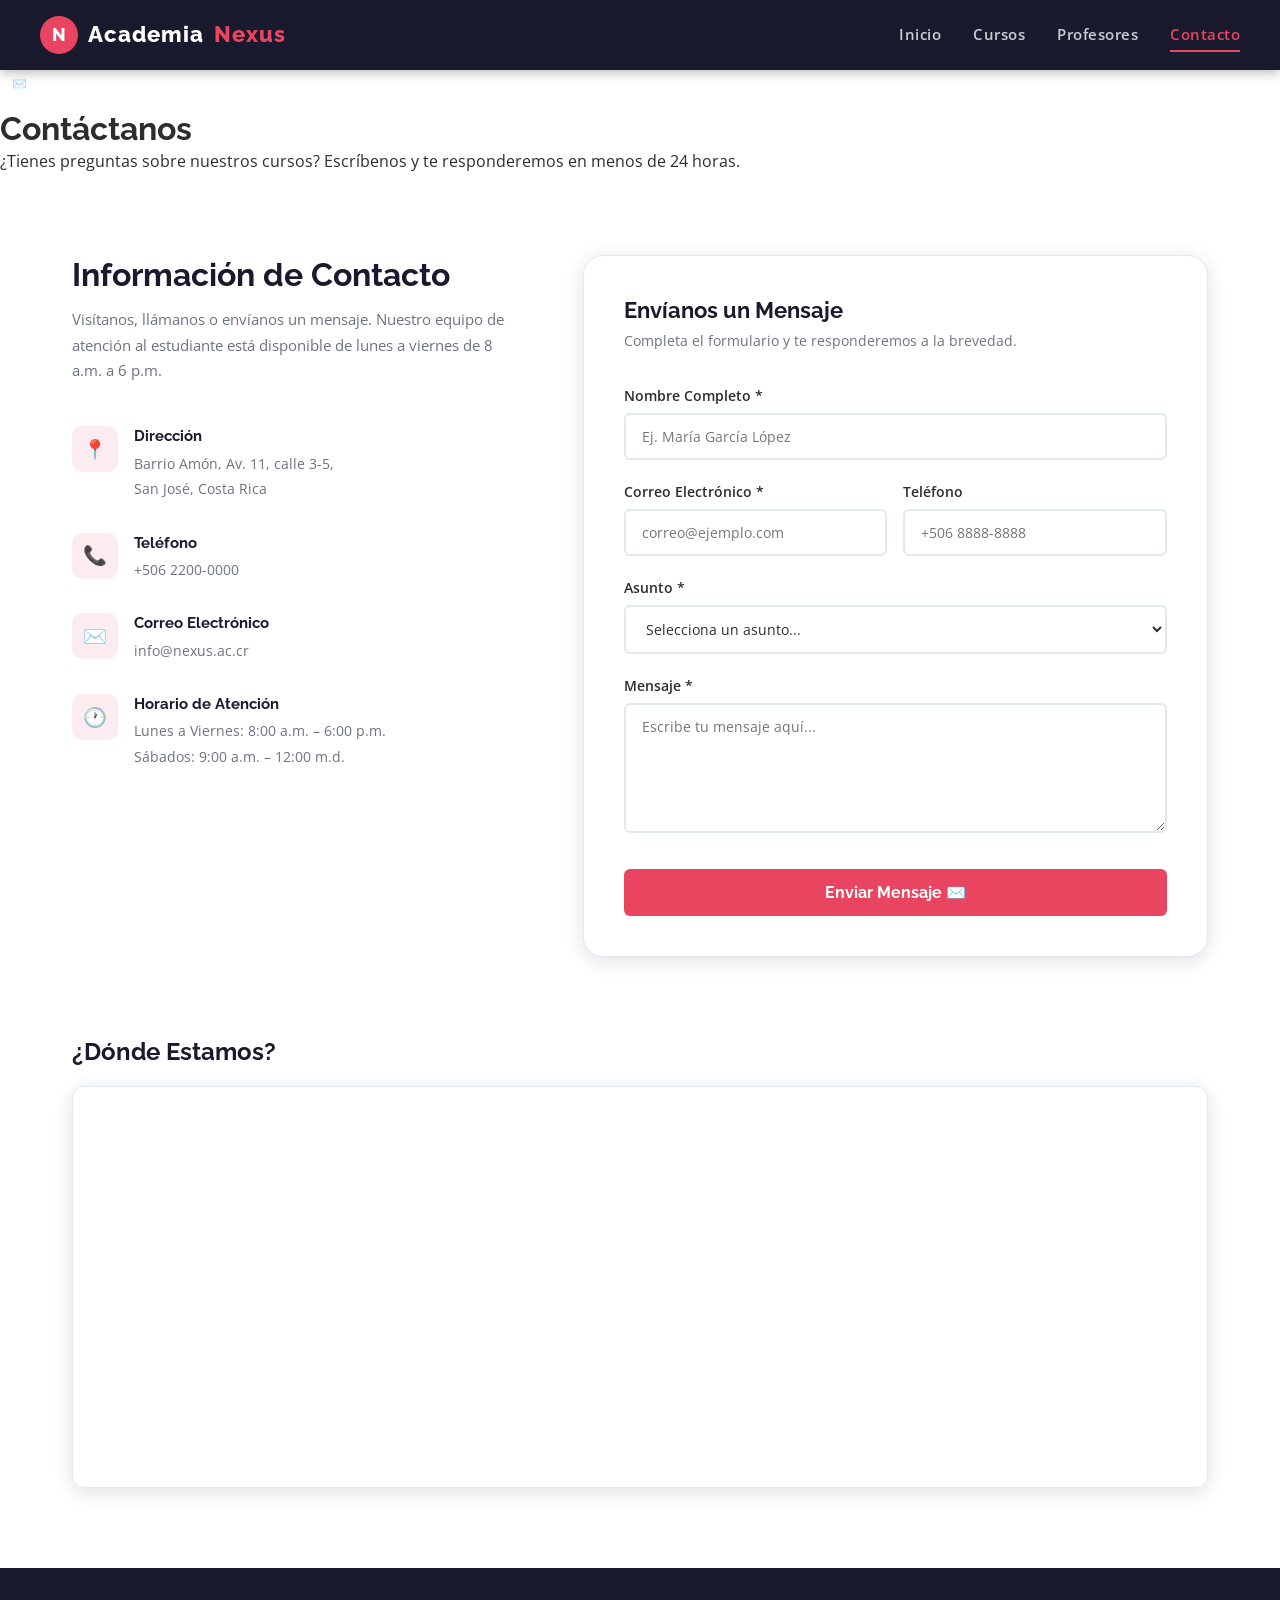
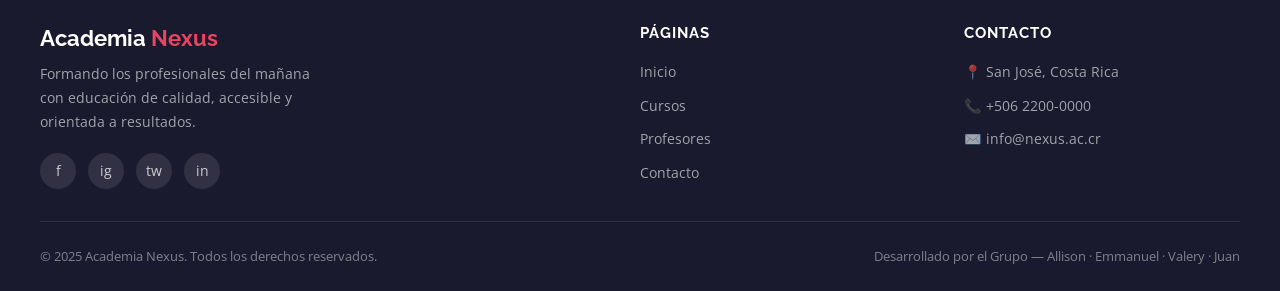
==== app/contacto.html @ 9b9b4e9d "practica1 Juan Solano Camacho jsolano20071@ufide.ac.cr rol 4 contacto y docker, correccion estructur" ====
<!DOCTYPE html>
<html lang="es">
<head>
  <meta charset="UTF-8" />
  <meta name="viewport" content="width=device-width, initial-scale=1.0" />
  <title>Academia Nexus — Contacto</title>
  <link rel="stylesheet" href="css/style.css" />
  <link rel="stylesheet" href="css/contacto.css" />
</head>
<body>

  <!-- ══════════════════════════════════════
       NAVBAR
       ══════════════════════════════════════ -->
  <nav class="navbar">
    <div class="navbar-inner">
      <a href="index.html" class="navbar-brand">
        <div class="navbar-logo">N</div>
        Academia <span class="brand-accent">Nexus</span>
      </a>
      <button class="navbar-toggle" id="navToggle" aria-label="Abrir menú">
        <span></span><span></span><span></span>
      </button>
      <ul class="navbar-links" id="navLinks">
        <li><a href="index.html">Inicio</a></li>
        <li><a href="cursos.html">Cursos</a></li>
        <li><a href="profesores.html">Profesores</a></li>
        <li><a href="contacto.html" class="active">Contacto</a></li>
      </ul>
    </div>
  </nav>

  <!-- ══════════════════════════════════════
       PAGE HEADER
       Rol 4: Juan
       ══════════════════════════════════════ -->
  <header class="page-header">
    <span class="badge-tag" style="background:rgba(255,255,255,0.15); color:#fff;">✉️ Estamos aquí</span>
    <h1>Contáctanos</h1>
    <p>¿Tienes preguntas sobre nuestros cursos? Escríbenos y te responderemos en menos de 24 horas.</p>
  </header>

  <!-- ══════════════════════════════════════
       CONTACTO: INFO + FORMULARIO
       Rol 4: Juan
       ══════════════════════════════════════ -->
  <section class="contact-section">

    <!-- Información de la academia -->
    <div class="contact-info">
      <h2>Información de Contacto</h2>
      <p>
        Visítanos, llámanos o envíanos un mensaje. Nuestro equipo de atención al estudiante
        está disponible de lunes a viernes de 8 a.m. a 6 p.m.
      </p>

      <div class="info-item">
        <div class="info-icon">📍</div>
        <div class="info-text">
          <strong>Dirección</strong>
          <span>Barrio Amón, Av. 11, calle 3-5,<br />San José, Costa Rica</span>
        </div>
      </div>

      <div class="info-item">
        <div class="info-icon">📞</div>
        <div class="info-text">
          <strong>Teléfono</strong>
          <span>+506 2200-0000</span>
        </div>
      </div>

      <div class="info-item">
        <div class="info-icon">✉️</div>
        <div class="info-text">
          <strong>Correo Electrónico</strong>
          <span>info@nexus.ac.cr</span>
        </div>
      </div>

      <div class="info-item">
        <div class="info-icon">🕐</div>
        <div class="info-text">
          <strong>Horario de Atención</strong>
          <span>Lunes a Viernes: 8:00 a.m. – 6:00 p.m.<br />Sábados: 9:00 a.m. – 12:00 m.d.</span>
        </div>
      </div>
    </div>

    <!-- Formulario de contacto -->
    <div class="contact-form-wrapper">
      <h3>Envíanos un Mensaje</h3>
      <p>Completa el formulario y te responderemos a la brevedad.</p>

      <div class="form-group">
        <label for="fullname">Nombre Completo *</label>
        <input type="text" id="fullname" name="fullname" placeholder="Ej. María García López" required />
      </div>

      <div class="form-row">
        <div class="form-group">
          <label for="email">Correo Electrónico *</label>
          <input type="email" id="email" name="email" placeholder="correo@ejemplo.com" required />
        </div>
        <div class="form-group">
          <label for="phone">Teléfono</label>
          <input type="tel" id="phone" name="phone" placeholder="+506 8888-8888" />
        </div>
      </div>

      <div class="form-group">
        <label for="subject">Asunto *</label>
        <select id="subject" name="subject" required>
          <option value="" disabled selected>Selecciona un asunto...</option>
          <option value="informacion">Información sobre cursos</option>
          <option value="inscripcion">Proceso de inscripción</option>
          <option value="becas">Becas y financiamiento</option>
          <option value="empresas">Alianzas empresariales</option>
          <option value="otro">Otro</option>
        </select>
      </div>

      <div class="form-group">
        <label for="message">Mensaje *</label>
        <textarea id="message" name="message" placeholder="Escribe tu mensaje aquí..." required></textarea>
      </div>

      <button type="button" class="form-submit">Enviar Mensaje ✉️</button>
    </div>

  </section>

  <!-- ══════════════════════════════════════
       MAPA INCRUSTADO
       Rol 4: Juan
       ══════════════════════════════════════ -->
  <section class="map-section">
    <h2>¿Dónde Estamos?</h2>
    <div class="map-wrapper">
      <!-- Mapa de Barrio Amón, San José, Costa Rica (ubicación ficticia) -->
      <iframe
        src="https://www.google.com/maps/embed?pb=!1m18!1m12!1m3!1d3929.916423244491!2d-84.07800988522884!3d9.938014092903!2m3!1f0!2f0!3f0!3m2!1i1024!2i768!4f13.1!3m3!1m2!1s0x8fa0e344b7f5b6ad%3A0x7c9f4f7e7d1e3e3e!2sBarrio%20Am%C3%B3n%2C%20San%20Jos%C3%A9!5e0!3m2!1ses!2scr!4v1699999999999!5m2!1ses!2scr"
        allowfullscreen=""
        loading="lazy"
        referrerpolicy="no-referrer-when-downgrade"
        title="Ubicación Academia Nexus — Barrio Amón, San José">
      </iframe>
    </div>
  </section>

  <!-- ══════════════════════════════════════
       FOOTER
       ══════════════════════════════════════ -->
  <footer class="footer">
    <div class="footer-inner">
      <div class="footer-brand">
        <h3>Academia <span>Nexus</span></h3>
        <p>Formando los profesionales del mañana con educación de calidad, accesible y orientada a resultados.</p>
        <div class="footer-social">
          <a href="#" title="Facebook">f</a>
          <a href="#" title="Instagram">ig</a>
          <a href="#" title="Twitter">tw</a>
          <a href="#" title="LinkedIn">in</a>
        </div>
      </div>
      <div class="footer-col">
        <h4>Páginas</h4>
        <ul>
          <li><a href="index.html">Inicio</a></li>
          <li><a href="cursos.html">Cursos</a></li>
          <li><a href="profesores.html">Profesores</a></li>
          <li><a href="contacto.html">Contacto</a></li>
        </ul>
      </div>
      <div class="footer-col">
        <h4>Contacto</h4>
        <ul>
          <li><a href="#">📍 San José, Costa Rica</a></li>
          <li><a href="#">📞 +506 2200-0000</a></li>
          <li><a href="#">✉️ info@nexus.ac.cr</a></li>
        </ul>
      </div>
    </div>
    <div class="footer-bottom">
      <span>© 2025 Academia Nexus. Todos los derechos reservados.</span>
      <span>Desarrollado por el Grupo — Allison · Emmanuel · Valery · Juan</span>
    </div>
  </footer>

  <script>
    const toggle = document.getElementById('navToggle');
    const links  = document.getElementById('navLinks');
    toggle.addEventListener('click', () => links.classList.toggle('open'));
  </script>
</body>
</html>
---- app/css/style.css ----
@import url('https://fonts.googleapis.com/css2?family=Raleway:wght@400;600;700;800&family=Open+Sans:wght@400;500;600&display=swap');

/* ── Variables globales ── */
:root {
  --color-primary:   #1A1A2E;
  --color-secondary: #16213E;
  --color-accent:    #E94560;
  --color-accent-hover: #c73050;
  --color-light:     #F5F5F5;
  --color-white:     #FFFFFF;
  --color-text:      #2D2D2D;
  --color-muted:     #6B7280;
  --color-border:    #E2E8F0;
  --shadow-sm: 0 2px 8px rgba(0,0,0,0.08);
  --shadow-md: 0 4px 20px rgba(0,0,0,0.12);
  --shadow-lg: 0 8px 40px rgba(0,0,0,0.18);
  --radius-sm: 6px;
  --radius-md: 12px;
  --radius-lg: 20px;
  --transition: all 0.3s ease;
}

/* ── Reset y base ── */
*, *::before, *::after {
  box-sizing: border-box;
  margin: 0;
  padding: 0;
}

html {
  scroll-behavior: smooth;
}

body {
  font-family: 'Open Sans', sans-serif;
  color: var(--color-text);
  background-color: var(--color-white);
  line-height: 1.6;
  font-size: 16px;
}

h1, h2, h3, h4, h5 {
  font-family: 'Raleway', sans-serif;
  font-weight: 700;
  line-height: 1.25;
}

a {
  text-decoration: none;
  color: inherit;
}

img {
  max-width: 100%;
  display: block;
}

/* ============================================================
   NAVBAR
   ============================================================ */
.navbar {
  background-color: var(--color-primary);
  padding: 0 2rem;
  position: sticky;
  top: 0;
  z-index: 1000;
  box-shadow: 0 2px 12px rgba(0,0,0,0.3);
}

.navbar-inner {
  display: flex;
  align-items: center;
  justify-content: space-between;
  max-width: 1200px;
  margin: 0 auto;
  height: 70px;
}

.navbar-brand {
  display: flex;
  align-items: center;
  gap: 10px;
  color: var(--color-white);
  font-family: 'Raleway', sans-serif;
  font-weight: 800;
  font-size: 1.4rem;
  letter-spacing: 1px;
}

.navbar-brand .brand-accent {
  color: var(--color-accent);
}

.navbar-logo {
  width: 38px;
  height: 38px;
  background: var(--color-accent);
  border-radius: 50%;
  display: flex;
  align-items: center;
  justify-content: center;
  font-family: 'Raleway', sans-serif;
  font-weight: 800;
  font-size: 1.1rem;
  color: var(--color-white);
  flex-shrink: 0;
}

.navbar-links {
  display: flex;
  align-items: center;
  gap: 2rem;
  list-style: none;
}

.navbar-links a {
  color: rgba(255,255,255,0.78);
  font-family: 'Open Sans', sans-serif;
  font-size: 0.92rem;
  font-weight: 600;
  letter-spacing: 0.5px;
  padding: 6px 0;
  position: relative;
  transition: var(--transition);
}

.navbar-links a::after {
  content: '';
  position: absolute;
  bottom: -2px;
  left: 0;
  width: 0;
  height: 2px;
  background: var(--color-accent);
  transition: width 0.3s ease;
}

.navbar-links a:hover {
  color: var(--color-white);
}

.navbar-links a:hover::after {
  width: 100%;
}

/* Enlace activo — visualmente diferenciado */
.navbar-links a.active {
  color: var(--color-accent);
}

.navbar-links a.active::after {
  width: 100%;
}

/* Hamburger menu (móvil) */
.navbar-toggle {
  display: none;
  flex-direction: column;
  gap: 5px;
  cursor: pointer;
  background: none;
  border: none;
  padding: 4px;
}

.navbar-toggle span {
  display: block;
  width: 26px;
  height: 2px;
  background: var(--color-white);
  border-radius: 2px;
  transition: var(--transition);
}

/* ============================================================
   FOOTER
   ============================================================ */
.footer {
  background-color: var(--color-primary);
  color: rgba(255,255,255,0.85);
  padding: 3.5rem 2rem 1.5rem;
}

.footer-inner {
  max-width: 1200px;
  margin: 0 auto;
  display: grid;
  grid-template-columns: 2fr 1fr 1fr;
  gap: 3rem;
}

.footer-brand h3 {
  color: var(--color-white);
  font-size: 1.4rem;
  margin-bottom: 0.6rem;
}

.footer-brand h3 span {
  color: var(--color-accent);
}

.footer-brand p {
  font-size: 0.88rem;
  line-height: 1.7;
  color: rgba(255,255,255,0.6);
  max-width: 280px;
}

.footer-social {
  display: flex;
  gap: 0.75rem;
  margin-top: 1.2rem;
}

.footer-social a {
  width: 36px;
  height: 36px;
  background: rgba(255,255,255,0.1);
  border-radius: 50%;
  display: flex;
  align-items: center;
  justify-content: center;
  font-size: 0.85rem;
  color: rgba(255,255,255,0.75);
  transition: var(--transition);
}

.footer-social a:hover {
  background: var(--color-accent);
  color: var(--color-white);
}

.footer-col h4 {
  color: var(--color-white);
  font-size: 0.95rem;
  margin-bottom: 1rem;
  text-transform: uppercase;
  letter-spacing: 1px;
}

.footer-col ul {
  list-style: none;
  display: flex;
  flex-direction: column;
  gap: 0.5rem;
}

.footer-col ul a {
  color: rgba(255,255,255,0.6);
  font-size: 0.88rem;
  transition: var(--transition);
}

.footer-col ul a:hover {
  color: var(--color-accent);
}

.footer-bottom {
  max-width: 1200px;
  margin: 2rem auto 0;
  padding-top: 1.5rem;
  border-top: 1px solid rgba(255,255,255,0.1);
  display: flex;
  justify-content: space-between;
  align-items: center;
  font-size: 0.82rem;
  color: rgba(255,255,255,0.45);
}

/* ============================================================
   UTILIDADES COMPARTIDAS
   ============================================================ */
.container {
  max-width: 1200px;
  margin: 0 auto;
  padding: 0 2rem;
}

.section-header {
  text-align: center;
  margin-bottom: 3rem;
}

.section-header h2 {
  font-size: 2.2rem;
  color: var(--color-primary);
  margin-bottom: 0.75rem;
}

.section-header p {
  color: var(--color-muted);
  font-size: 1rem;
  max-width: 560px;
  margin: 0 auto;
}

.badge-tag {
  display: inline-block;
  background: rgba(233,69,96,0.12);
  color: var(--color-accent);
  font-size: 0.75rem;
  font-weight: 700;
  text-transform: uppercase;
  letter-spacing: 1px;
  padding: 4px 12px;
  border-radius: 50px;
  margin-bottom: 0.75rem;
}

.btn-primary {
  display: inline-block;
  background: var(--color-accent);
  color: var(--color-white);
  padding: 12px 28px;
  border-radius: var(--radius-sm);
  font-family: 'Raleway', sans-serif;
  font-weight: 700;
  font-size: 0.95rem;
  transition: var(--transition);
  border: none;
  cursor: pointer;
}

.btn-primary:hover {
  background: var(--color-accent-hover);
  transform: translateY(-2px);
  box-shadow: 0 6px 20px rgba(233,69,96,0.35);
}

.btn-outline {
  display: inline-block;
  background: transparent;
  color: var(--color-accent);
  padding: 10px 26px;
  border-radius: var(--radius-sm);
  border: 2px solid var(--color-accent);
  font-family: 'Raleway', sans-serif;
  font-weight: 700;
  font-size: 0.92rem;
  transition: var(--transition);
  cursor: pointer;
}

.btn-outline:hover {
  background: var(--color-accent);
  color: var(--color-white);
}

/* ============================================================
   RESPONSIVE — Navbar
   ============================================================ */
@media (max-width: 768px) {
  .navbar-toggle {
    display: flex;
  }

  .navbar-links {
    display: none;
    position: absolute;
    top: 70px;
    left: 0;
    right: 0;
    background-color: var(--color-secondary);
    flex-direction: column;
    padding: 1.5rem 2rem;
    gap: 1.2rem;
  }

  .navbar-links.open {
    display: flex;
  }

  .footer-inner {
    grid-template-columns: 1fr;
    gap: 2rem;
  }

  .footer-bottom {
    flex-direction: column;
    gap: 0.5rem;
    text-align: center;
  }

  .section-header h2 {
    font-size: 1.7rem;
  }
}
---- app/css/contacto.css ----
/* ── Sección principal de contacto ── */
.contact-section {
  padding: 5rem 2rem;
  max-width: 1200px;
  margin: 0 auto;
  display: grid;
  grid-template-columns: 1fr 1.4fr;
  gap: 4rem;
  align-items: start;
}

/* Información de contacto */
.contact-info h2 {
  font-size: 2rem;
  color: var(--color-primary);
  margin-bottom: 0.75rem;
}

.contact-info > p {
  color: var(--color-muted);
  font-size: 0.95rem;
  line-height: 1.7;
  margin-bottom: 2.5rem;
}

.info-item {
  display: flex;
  align-items: flex-start;
  gap: 1rem;
  margin-bottom: 1.8rem;
}

.info-icon {
  width: 46px;
  height: 46px;
  background: rgba(233,69,96,0.1);
  border-radius: 10px;
  display: flex;
  align-items: center;
  justify-content: center;
  font-size: 1.2rem;
  flex-shrink: 0;
  margin-top: 2px;
}

.info-text strong {
  display: block;
  font-family: 'Raleway', sans-serif;
  font-size: 0.95rem;
  color: var(--color-primary);
  margin-bottom: 2px;
}

.info-text span {
  font-size: 0.88rem;
  color: var(--color-muted);
  line-height: 1.5;
}

/* ── Formulario ── */
.contact-form-wrapper {
  background: var(--color-white);
  border: 1px solid var(--color-border);
  border-radius: var(--radius-lg);
  padding: 2.5rem;
  box-shadow: var(--shadow-md);
}

.contact-form-wrapper h3 {
  font-size: 1.4rem;
  color: var(--color-primary);
  margin-bottom: 0.4rem;
}

.contact-form-wrapper > p {
  color: var(--color-muted);
  font-size: 0.88rem;
  margin-bottom: 2rem;
}

.form-group {
  margin-bottom: 1.3rem;
}

.form-group label {
  display: block;
  font-size: 0.85rem;
  font-weight: 600;
  color: var(--color-text);
  margin-bottom: 0.4rem;
}

.form-group input,
.form-group select,
.form-group textarea {
  width: 100%;
  padding: 12px 16px;
  border: 2px solid var(--color-border);
  border-radius: var(--radius-sm);
  font-family: 'Open Sans', sans-serif;
  font-size: 0.9rem;
  color: var(--color-text);
  background: var(--color-white);
  transition: var(--transition);
  outline: none;
}

.form-group input:focus,
.form-group select:focus,
.form-group textarea:focus {
  border-color: var(--color-accent);
  box-shadow: 0 0 0 4px rgba(233,69,96,0.1);
}

.form-group textarea {
  height: 130px;
  resize: vertical;
}

.form-row {
  display: grid;
  grid-template-columns: 1fr 1fr;
  gap: 1rem;
}

.form-submit {
  width: 100%;
  padding: 14px;
  background: var(--color-accent);
  color: var(--color-white);
  border: none;
  border-radius: var(--radius-sm);
  font-family: 'Raleway', sans-serif;
  font-weight: 700;
  font-size: 1rem;
  cursor: pointer;
  transition: var(--transition);
  margin-top: 0.5rem;
}

.form-submit:hover {
  background: var(--color-accent-hover);
  transform: translateY(-2px);
  box-shadow: 0 6px 20px rgba(233,69,96,0.3);
}

/* ── Mapa ── */
.map-section {
  padding: 0 2rem 5rem;
  max-width: 1200px;
  margin: 0 auto;
}

.map-section h2 {
  font-size: 1.5rem;
  color: var(--color-primary);
  margin-bottom: 1.2rem;
}

.map-wrapper {
  border-radius: var(--radius-md);
  overflow: hidden;
  box-shadow: var(--shadow-md);
  border: 1px solid var(--color-border);
}

.map-wrapper iframe {
  width: 100%;
  height: 400px;
  display: block;
  border: none;
}

/* ── Responsive Contacto ── */
@media (max-width: 900px) {
  .contact-section {
    grid-template-columns: 1fr;
    gap: 2.5rem;
  }
}

@media (max-width: 480px) {
  .form-row {
    grid-template-columns: 1fr;
  }
  .contact-form-wrapper {
    padding: 1.5rem;
  }
}
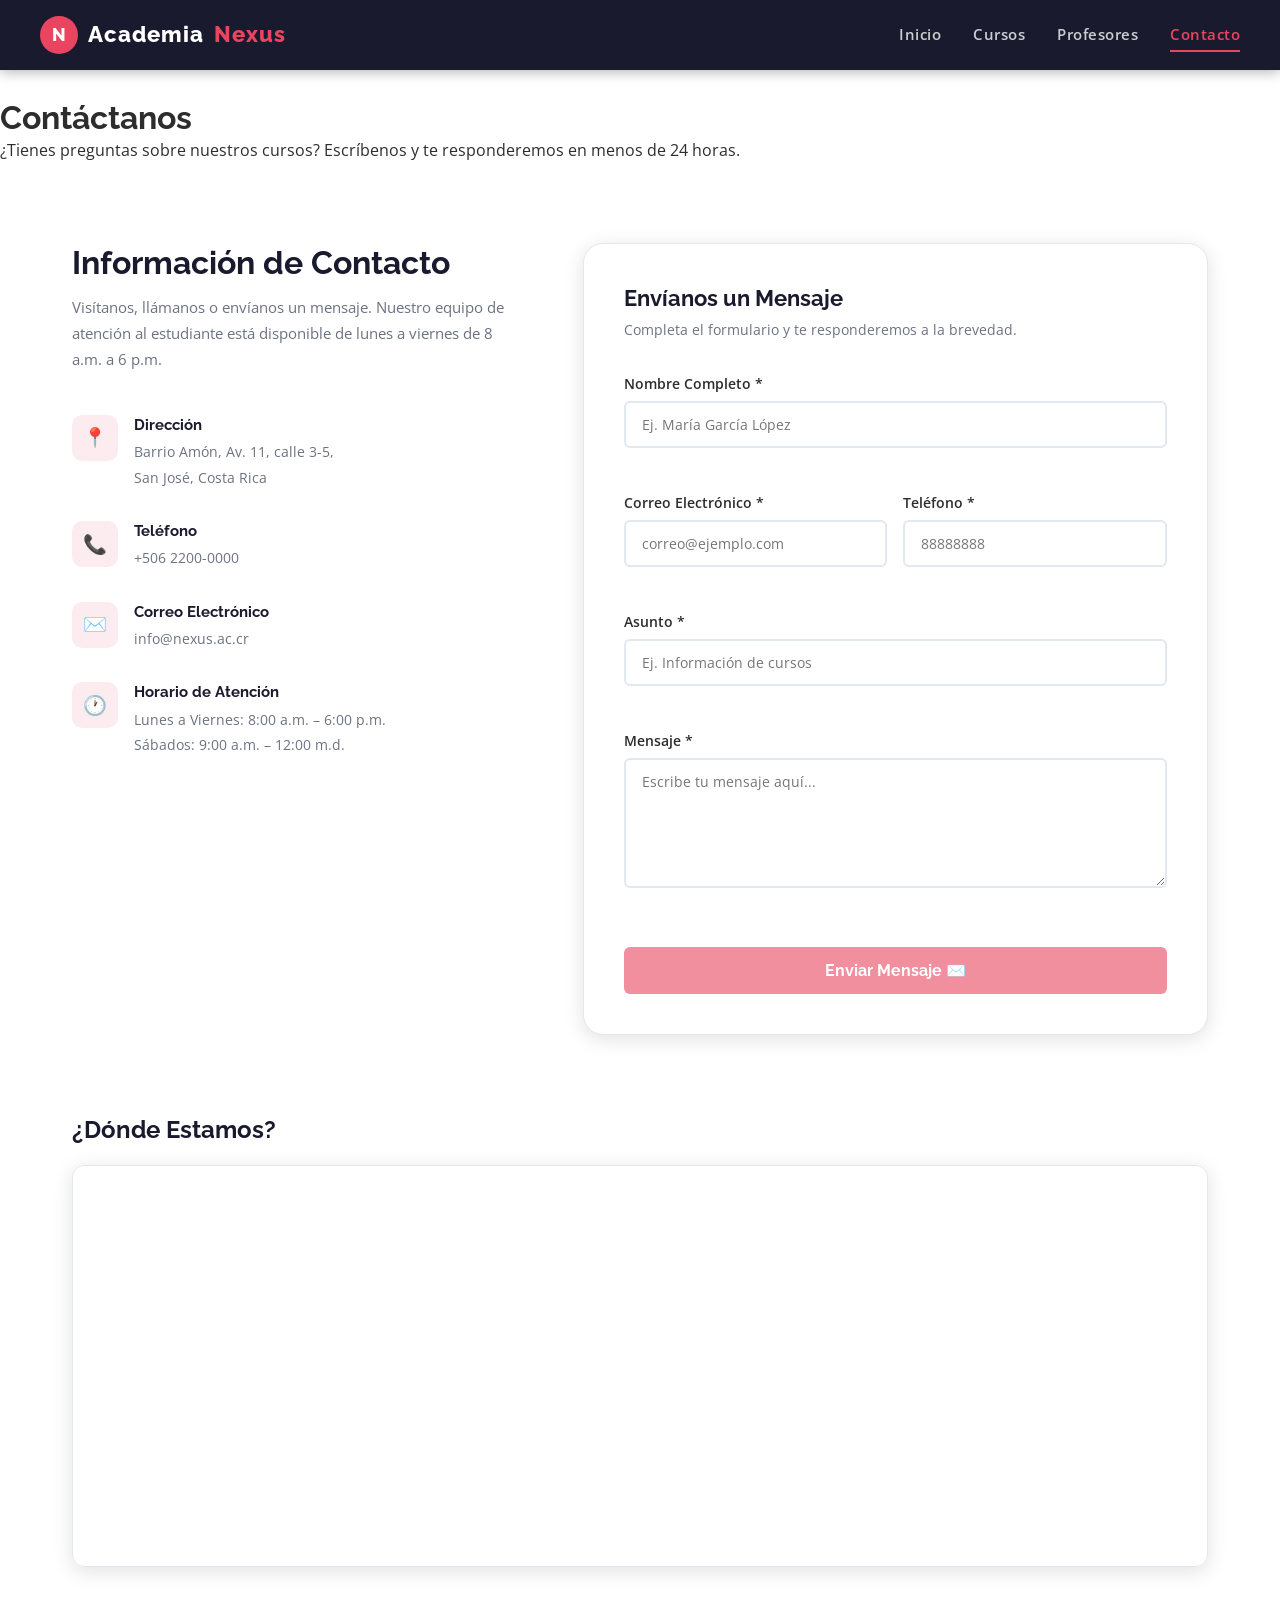
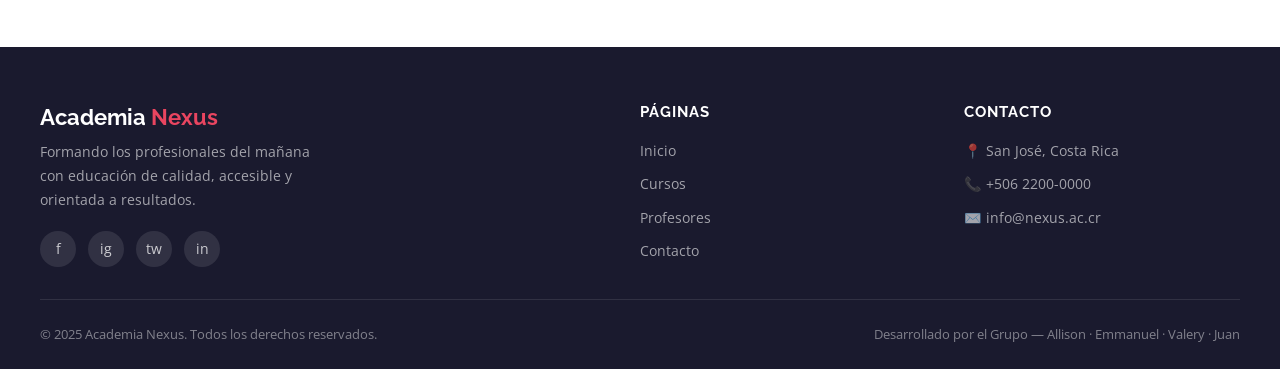
==== commit cd5b9044: "Rol 4: agregar validacion JS al formulario de contacto Se corrige la pagina contacto.html para dejar" ====
--- a/app/contacto.html
+++ b/app/contacto.html
@@ -9,9 +9,7 @@
 </head>
 <body>
 
-  <!-- ══════════════════════════════════════
-       NAVBAR
-       ══════════════════════════════════════ -->
+
   <nav class="navbar">
     <div class="navbar-inner">
       <a href="index.html" class="navbar-brand">
@@ -30,110 +28,110 @@
     </div>
   </nav>
 
-  <!-- ══════════════════════════════════════
-       PAGE HEADER
-       Rol 4: Juan
-       ══════════════════════════════════════ -->
+
   <header class="page-header">
-    <span class="badge-tag" style="background:rgba(255,255,255,0.15); color:#fff;">✉️ Estamos aquí</span>
+    <span class="badge-tag" style="background:rgba(255,255,255,0.15); color:#fff;"></span>
     <h1>Contáctanos</h1>
     <p>¿Tienes preguntas sobre nuestros cursos? Escríbenos y te responderemos en menos de 24 horas.</p>
   </header>
 
-  <!-- ══════════════════════════════════════
-       CONTACTO: INFO + FORMULARIO
-       Rol 4: Juan
-       ══════════════════════════════════════ -->
+
   <section class="contact-section">
 
-    <!-- Información de la academia -->
-    <div class="contact-info">
-      <h2>Información de Contacto</h2>
-      <p>
-        Visítanos, llámanos o envíanos un mensaje. Nuestro equipo de atención al estudiante
-        está disponible de lunes a viernes de 8 a.m. a 6 p.m.
-      </p>
+  <!-- Información de la academia -->
+  <div class="contact-info">
+    <h2>Información de Contacto</h2>
+    <p>
+      Visítanos, llámanos o envíanos un mensaje. Nuestro equipo de atención al estudiante
+      está disponible de lunes a viernes de 8 a.m. a 6 p.m.
+    </p>
 
-      <div class="info-item">
-        <div class="info-icon">📍</div>
-        <div class="info-text">
-          <strong>Dirección</strong>
-          <span>Barrio Amón, Av. 11, calle 3-5,<br />San José, Costa Rica</span>
-        </div>
-      </div>
-
-      <div class="info-item">
-        <div class="info-icon">📞</div>
-        <div class="info-text">
-          <strong>Teléfono</strong>
-          <span>+506 2200-0000</span>
-        </div>
-      </div>
-
-      <div class="info-item">
-        <div class="info-icon">✉️</div>
-        <div class="info-text">
-          <strong>Correo Electrónico</strong>
-          <span>info@nexus.ac.cr</span>
-        </div>
-      </div>
-
-      <div class="info-item">
-        <div class="info-icon">🕐</div>
-        <div class="info-text">
-          <strong>Horario de Atención</strong>
-          <span>Lunes a Viernes: 8:00 a.m. – 6:00 p.m.<br />Sábados: 9:00 a.m. – 12:00 m.d.</span>
-        </div>
+    <div class="info-item">
+      <div class="info-icon">📍</div>
+      <div class="info-text">
+        <strong>Dirección</strong>
+        <span>Barrio Amón, Av. 11, calle 3-5,<br />San José, Costa Rica</span>
       </div>
     </div>
 
-    <!-- Formulario de contacto -->
-    <div class="contact-form-wrapper">
-      <h3>Envíanos un Mensaje</h3>
-      <p>Completa el formulario y te responderemos a la brevedad.</p>
+    <div class="info-item">
+      <div class="info-icon">📞</div>
+      <div class="info-text">
+        <strong>Teléfono</strong>
+        <span>+506 2200-0000</span>
+      </div>
+    </div>
+
+    <div class="info-item">
+      <div class="info-icon">✉️</div>
+      <div class="info-text">
+        <strong>Correo Electrónico</strong>
+        <span>info@nexus.ac.cr</span>
+      </div>
+    </div>
+
+    <div class="info-item">
+      <div class="info-icon">🕐</div>
+      <div class="info-text">
+        <strong>Horario de Atención</strong>
+        <span>Lunes a Viernes: 8:00 a.m. – 6:00 p.m.<br />Sábados: 9:00 a.m. – 12:00 m.d.</span>
+      </div>
+    </div>
+  </div>
+
+  <!-- Formulario de contacto -->
+  <div class="contact-form-wrapper">
+
+    <h3>Envíanos un Mensaje</h3>
+    <p>Completa el formulario y te responderemos a la brevedad.</p>
+
+    <form id="contactForm" novalidate>
+
+      <div id="formSuccess" class="form-success"></div>
 
       <div class="form-group">
         <label for="fullname">Nombre Completo *</label>
-        <input type="text" id="fullname" name="fullname" placeholder="Ej. María García López" required />
+        <input type="text" id="fullname" name="fullname" placeholder="Ej. María García López" />
+        <small id="fullnameError" class="error-message"></small>
       </div>
 
       <div class="form-row">
+
         <div class="form-group">
           <label for="email">Correo Electrónico *</label>
-          <input type="email" id="email" name="email" placeholder="correo@ejemplo.com" required />
+          <input type="email" id="email" name="email" placeholder="correo@ejemplo.com" />
+          <small id="emailError" class="error-message"></small>
         </div>
+
         <div class="form-group">
-          <label for="phone">Teléfono</label>
-          <input type="tel" id="phone" name="phone" placeholder="+506 8888-8888" />
+          <label for="phone">Teléfono *</label>
+          <input type="tel" id="phone" name="phone" placeholder="88888888" />
+          <small id="phoneError" class="error-message"></small>
         </div>
+
       </div>
 
       <div class="form-group">
         <label for="subject">Asunto *</label>
-        <select id="subject" name="subject" required>
-          <option value="" disabled selected>Selecciona un asunto...</option>
-          <option value="informacion">Información sobre cursos</option>
-          <option value="inscripcion">Proceso de inscripción</option>
-          <option value="becas">Becas y financiamiento</option>
-          <option value="empresas">Alianzas empresariales</option>
-          <option value="otro">Otro</option>
-        </select>
+        <input type="text" id="subject" name="subject" placeholder="Ej. Información de cursos" />
+        <small id="subjectError" class="error-message"></small>
       </div>
 
       <div class="form-group">
         <label for="message">Mensaje *</label>
-        <textarea id="message" name="message" placeholder="Escribe tu mensaje aquí..." required></textarea>
+        <textarea id="message" name="message" placeholder="Escribe tu mensaje aquí..."></textarea>
+        <small id="messageError" class="error-message"></small>
       </div>
 
-      <button type="button" class="form-submit">Enviar Mensaje ✉️</button>
-    </div>
+      <button type="submit" id="submitBtn" class="form-submit" disabled>Enviar Mensaje ✉️</button>
 
-  </section>
+    </form>
 
-  <!-- ══════════════════════════════════════
-       MAPA INCRUSTADO
-       Rol 4: Juan
-       ══════════════════════════════════════ -->
+  </div>
+
+</section>
+
+
   <section class="map-section">
     <h2>¿Dónde Estamos?</h2>
     <div class="map-wrapper">
@@ -148,9 +146,6 @@
     </div>
   </section>
 
-  <!-- ══════════════════════════════════════
-       FOOTER
-       ══════════════════════════════════════ -->
   <footer class="footer">
     <div class="footer-inner">
       <div class="footer-brand">
@@ -187,10 +182,7 @@
     </div>
   </footer>
 
-  <script>
-    const toggle = document.getElementById('navToggle');
-    const links  = document.getElementById('navLinks');
-    toggle.addEventListener('click', () => links.classList.toggle('open'));
-  </script>
+<script src="js/contacto.js"></script>
+
 </body>
 </html>
--- a/app/css/contacto.css
+++ b/app/css/contacto.css
@@ -1,4 +1,4 @@
-/* ── Sección principal de contacto ── */
+
 .contact-section {
   padding: 5rem 2rem;
   max-width: 1200px;
@@ -9,7 +9,6 @@
   align-items: start;
 }
 
-/* Información de contacto */
 .contact-info h2 {
   font-size: 2rem;
   color: var(--color-primary);
@@ -144,7 +143,6 @@
   box-shadow: 0 6px 20px rgba(233,69,96,0.3);
 }
 
-/* ── Mapa ── */
 .map-section {
   padding: 0 2rem 5rem;
   max-width: 1200px;
@@ -171,7 +169,6 @@
   border: none;
 }
 
-/* ── Responsive Contacto ── */
 @media (max-width: 900px) {
   .contact-section {
     grid-template-columns: 1fr;
@@ -187,3 +184,43 @@
     padding: 1.5rem;
   }
 }
+
+/* Estilos para validación del formulario */
+
+.error-message {
+  display: block;
+  min-height: 18px;
+  margin-top: 5px;
+  font-size: 0.85rem;
+  color: #d93025;
+}
+
+.input-error {
+  border-color: #d93025 !important;
+  box-shadow: 0 0 0 2px rgba(217, 48, 37, 0.12);
+}
+
+.input-ok {
+  border-color: #198754 !important;
+  box-shadow: 0 0 0 2px rgba(25, 135, 84, 0.12);
+}
+
+.form-success {
+  display: none;
+  margin-bottom: 18px;
+  padding: 12px 14px;
+  border-radius: 10px;
+  background: #e7f6ec;
+  color: #146c2e;
+  font-size: 0.95rem;
+  font-weight: 500;
+}
+
+.form-success.show {
+  display: block;
+}
+
+.form-submit:disabled {
+  opacity: 0.6;
+  cursor: not-allowed;
+}
